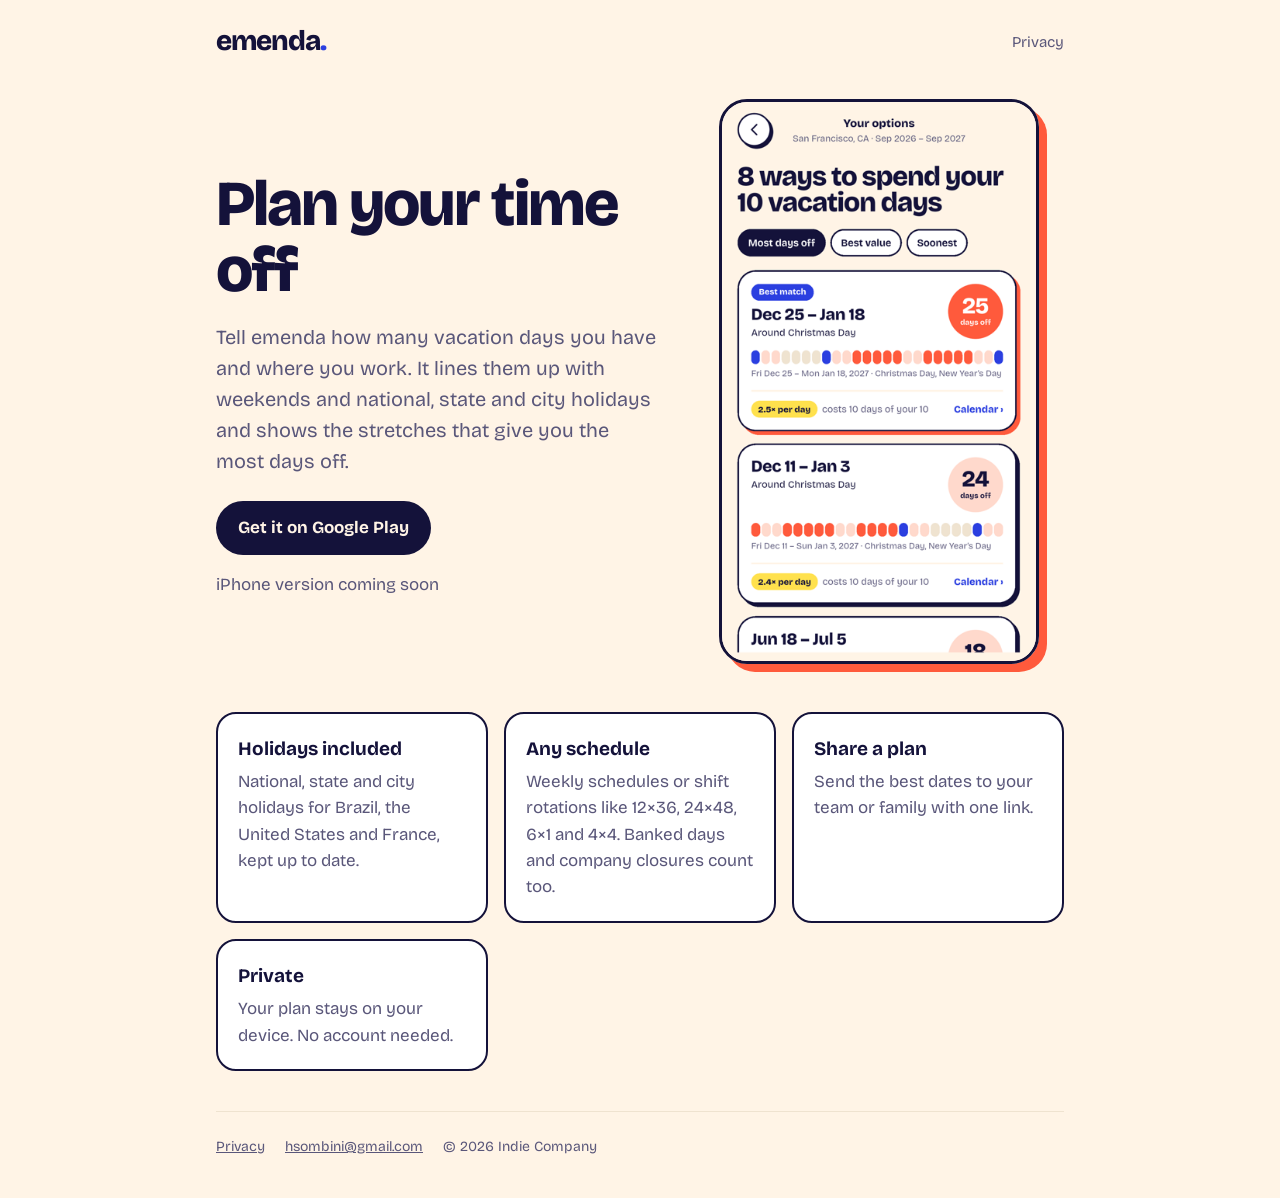
==== index.html @ a0781bfc "Landing page, plan viewer, privacy policy, asset links" ====
<!doctype html>
<html lang="en">
<head>
<meta charset="utf-8">
<meta name="viewport" content="width=device-width, initial-scale=1">
<title data-i18n-title="title">emenda — plan your time off around holidays</title>
<meta name="description" content="emenda finds the best dates for your vacation days around weekends and national, state and city holidays.">
<link rel="icon" href="/icon.png">
<link rel="preconnect" href="https://fonts.googleapis.com">
<link rel="preconnect" href="https://fonts.gstatic.com" crossorigin>
<link href="https://fonts.googleapis.com/css2?family=Bricolage+Grotesque:opsz,wght@12..96,400;12..96,700;12..96,800&display=swap" rel="stylesheet">
<link rel="stylesheet" href="/style.css">
</head>
<body>
<div class="wrap">
  <header class="top">
    <a class="logo" href="/">emenda<span>.</span></a>
    <nav class="top"><a href="/privacy" data-i18n="nav_privacy">Privacy</a></nav>
  </header>
  <section class="hero">
    <div>
      <h1 data-i18n="h1">Plan your time off</h1>
      <p class="lead" data-i18n="lead"></p>
      <div class="btns">
        <a class="btn" data-store data-i18n="get">Get it on Google Play</a>
      </div>
      <p class="muted" data-i18n="ios_soon"></p>
    </div>
    <img class="shot" src="/shot.png" alt="emenda showing vacation options" width="320">
  </section>
  <section class="features">
    <div class="card"><h3 data-i18n="f1_t"></h3><p data-i18n="f1_d"></p></div>
    <div class="card"><h3 data-i18n="f2_t"></h3><p data-i18n="f2_d"></p></div>
    <div class="card"><h3 data-i18n="f3_t"></h3><p data-i18n="f3_d"></p></div>
    <div class="card"><h3 data-i18n="f4_t"></h3><p data-i18n="f4_d"></p></div>
  </section>
  <footer>
    <a href="/privacy" data-i18n="nav_privacy">Privacy</a>
    <a href="mailto:hsombini@gmail.com">hsombini@gmail.com</a>
    <span>© 2026 Indie Company</span>
  </footer>
</div>
<script src="/i18n.js"></script>
<script>applyI18n();</script>
</body>
</html>
---- style.css ----
:root {
  --acc: #ff5a3c;
  --acc-l: #ffd9cc;
  --ink: #14123a;
  --mute: #5a577a;
  --blue: #2b3fe0;
  --paper: #fff4e6;
  --card: #ffffff;
  --sun: #ffe14d;
  --line: #efe3d0;
}
@media (prefers-color-scheme: dark) {
  :root {
    --ink: #f4f1ff;
    --mute: #b3afcf;
    --paper: #14123a;
    --card: #1f1c4d;
    --line: #2e2a63;
    --acc-l: #5a2a22;
  }
}
* { box-sizing: border-box; }
html { -webkit-text-size-adjust: 100%; }
body {
  margin: 0;
  background: var(--paper);
  color: var(--ink);
  font: 17px/1.55 "Bricolage Grotesque", system-ui, -apple-system, "Segoe UI", Roboto, sans-serif;
}
a { color: var(--blue); }
@media (prefers-color-scheme: dark) { a { color: #9aa6ff; } }
.wrap { max-width: 880px; margin: 0 auto; padding: 0 16px; }
header.top { display: flex; align-items: center; justify-content: space-between; padding: 20px 0; }
.logo { font-weight: 800; font-size: 28px; letter-spacing: -1px; color: var(--ink); text-decoration: none; }
.logo span { color: var(--blue); }
nav.top a { margin-left: 16px; color: var(--mute); text-decoration: none; font-size: 15px; }
h1 { font-size: clamp(38px, 8vw, 64px); line-height: 1.02; letter-spacing: -2px; margin: 24px 0 16px; font-weight: 800; }
h2 { font-size: 26px; letter-spacing: -.5px; margin: 32px 0 8px; }
.lead { font-size: 20px; color: var(--mute); max-width: 36em; }
.hero { display: grid; gap: 32px; grid-template-columns: 1.2fr 1fr; align-items: center; padding: 16px 0 40px; }
.hero img.shot { width: 100%; max-width: 320px; justify-self: center; border-radius: 28px; border: 3px solid var(--ink); box-shadow: 8px 8px 0 var(--acc); }
@media (max-width: 720px) { .hero { grid-template-columns: 1fr; } }
.btn {
  display: inline-flex; align-items: center; gap: 8px; padding: 14px 22px; border-radius: 999px;
  background: var(--ink); color: var(--paper); font-weight: 700; text-decoration: none; border: 0; font: inherit; font-weight: 700; cursor: pointer;
}
.btn.alt { background: transparent; color: var(--ink); border: 2px solid var(--ink); }
.btns { display: flex; flex-wrap: wrap; gap: 12px; margin-top: 24px; }
.features { display: grid; gap: 16px; grid-template-columns: repeat(auto-fit, minmax(220px, 1fr)); padding: 8px 0 40px; }
.card { background: var(--card); border: 2px solid var(--ink); border-radius: 20px; padding: 20px; }
.card h3 { margin: 0 0 6px; font-size: 19px; }
.card p { margin: 0; color: var(--mute); }
footer { border-top: 1px solid var(--line); padding: 24px 0 40px; color: var(--mute); font-size: 14px; }
footer a { color: var(--mute); margin-right: 16px; }
.doc { max-width: 720px; padding-bottom: 40px; }
.doc h1 { font-size: 40px; }
.muted { color: var(--mute); }
.pill { display: inline-block; padding: 4px 12px; border-radius: 999px; background: var(--blue); color: #fff; font-weight: 700; font-size: 14px; }
.opt { margin: 16px 0; }
.opt .head { display: flex; justify-content: space-between; gap: 12px; align-items: flex-start; }
.opt .dates { font-weight: 800; font-size: 22px; letter-spacing: -.5px; }
.badge { flex: none; width: 76px; height: 76px; border-radius: 50%; background: var(--acc); color: #fff; display: grid; place-content: center; text-align: center; line-height: 1; }
.badge b { font-size: 28px; }
.badge small { font-size: 12px; }
.opt ul { margin: 8px 0 0; padding-left: 20px; color: var(--mute); }
.chip { display: inline-block; background: var(--sun); color: #14123a; border-radius: 999px; padding: 2px 10px; font-weight: 700; font-size: 14px; margin-top: 8px; }
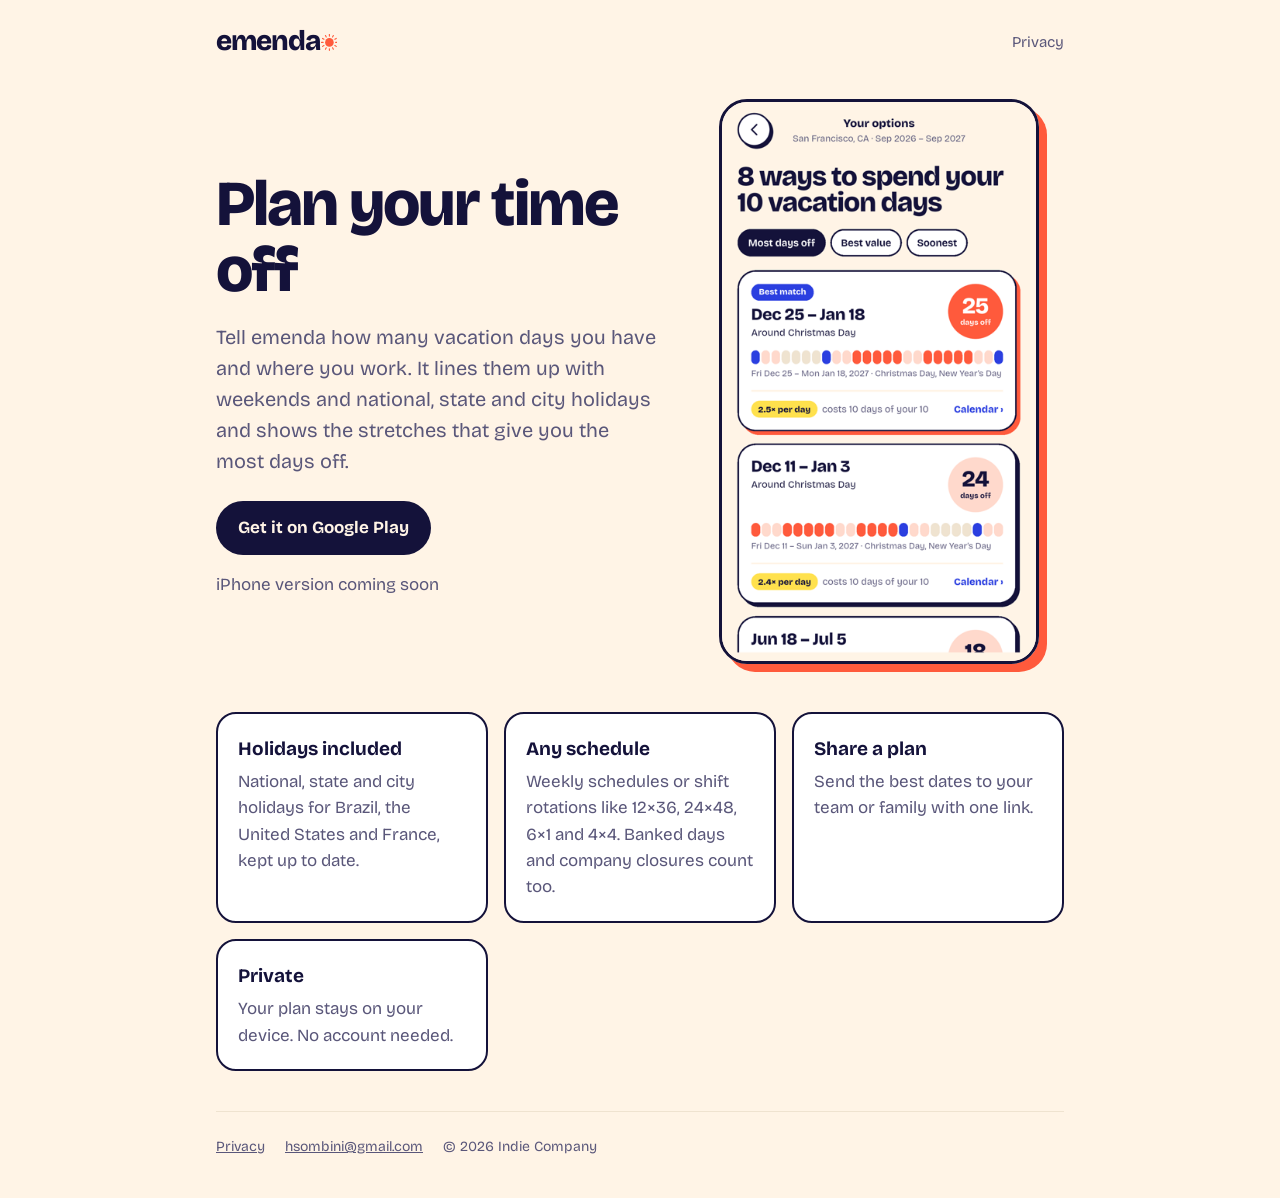
==== commit fcb46510: "Logo: sun in place of the dot, as in the app icon Co-Authored-By: Claude Opus 5.5 <noreply@anthropic" ====
--- a/index.html
+++ b/index.html
@@ -14,7 +14,7 @@
 <body>
 <div class="wrap">
   <header class="top">
-    <a class="logo" href="/">emenda<span>.</span></a>
+    <a class="logo" href="/">emenda<svg class="sun" viewBox="0 0 39 39" aria-hidden="true"><circle cx="19.5" cy="19.5" r="10"/><g><line x1="34.10" y1="19.50" x2="37.90" y2="19.50"/><line x1="32.14" y1="26.80" x2="35.43" y2="28.70"/><line x1="26.80" y1="32.14" x2="28.70" y2="35.43"/><line x1="19.50" y1="34.10" x2="19.50" y2="37.90"/><line x1="12.20" y1="32.14" x2="10.30" y2="35.43"/><line x1="6.86" y1="26.80" x2="3.57" y2="28.70"/><line x1="4.90" y1="19.50" x2="1.10" y2="19.50"/><line x1="6.86" y1="12.20" x2="3.57" y2="10.30"/><line x1="12.20" y1="6.86" x2="10.30" y2="3.57"/><line x1="19.50" y1="4.90" x2="19.50" y2="1.10"/><line x1="26.80" y1="6.86" x2="28.70" y2="3.57"/><line x1="32.14" y1="12.20" x2="35.43" y2="10.30"/></g></svg></a>
     <nav class="top"><a href="/privacy" data-i18n="nav_privacy">Privacy</a></nav>
   </header>
   <section class="hero">
--- a/style.css
+++ b/style.css
@@ -32,7 +32,8 @@
 .wrap { max-width: 880px; margin: 0 auto; padding: 0 16px; }
 header.top { display: flex; align-items: center; justify-content: space-between; padding: 20px 0; }
 .logo { font-weight: 800; font-size: 28px; letter-spacing: -1px; color: var(--ink); text-decoration: none; }
-.logo span { color: var(--blue); }
+.logo .sun { width: .6em; height: .6em; margin-left: .02em; vertical-align: -.03em; fill: var(--acc); stroke: var(--acc); stroke-width: 2.6; stroke-linecap: round; }
+.logo .sun circle { stroke: none; }
 nav.top a { margin-left: 16px; color: var(--mute); text-decoration: none; font-size: 15px; }
 h1 { font-size: clamp(38px, 8vw, 64px); line-height: 1.02; letter-spacing: -2px; margin: 24px 0 16px; font-weight: 800; }
 h2 { font-size: 26px; letter-spacing: -.5px; margin: 32px 0 8px; }
